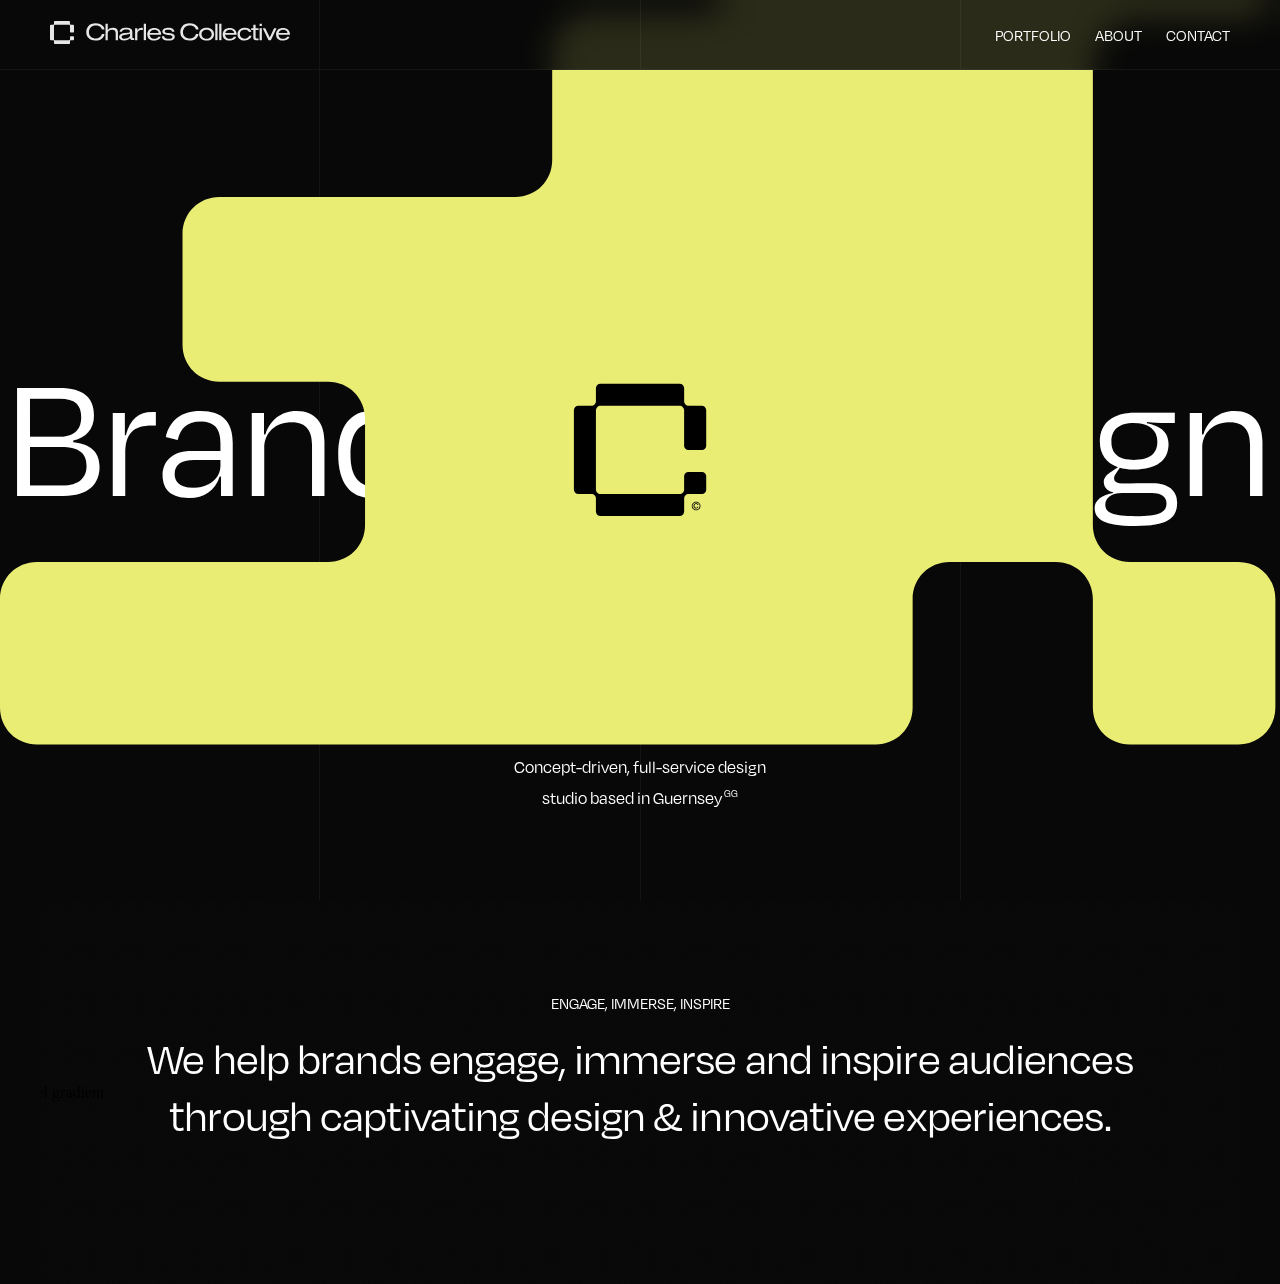
==== About.html @ 20710d46 "Initial commit" ====
<!DOCTYPE html>
<html lang="en">
<head>
  <meta charset="UTF-8">
  <meta name="viewport" content="width=device-width, initial-scale=1.0">
  <meta name="description" content="Making expert design & advertising accessible to all while forming brands that are destined for success.">
  <title>About</title>
  <link rel="stylesheet" type="text/css" href="stylesv2.css" defer>
  <link rel="stylesheet" href="https://use.typekit.net/cdt2tyf.css" defer>
  <link rel="icon" href="assets/logos/charles-icon.png" type="image/x-icon">

  <script>
    if (history.scrollRestoration) {
    history.scrollRestoration = 'manual';
    }
  </script>


  
</head>

<body data-barba="wrapper">
  <header>
      <nav class="navbar">
        <div class="grid-container">
          <div class="grid-item"></div>
          <div class="grid-item"></div>
          <div class="grid-item"></div>
          <div class="grid-item"></div>
        </div>
        <div class="nav-left">
          <a class="home-logo" href="indexv2.html" aria-label="Home"><img class="logo " src="assets/logos/charles-collective-logo.svg" alt="charles collective logo" style="width: 240px; height: auto;" background="transparent" speed="1" autoplay loop></a>
        </div>
        <div class="nav-right">
            <a class="menuitem menuitem-home" href="/change to URL or link">PORTFOLIO</a>
            <a class="menuitem menuitem-work" href="About.html">ABOUT</a>
            <a class="menuitem menuitem-meet" href="change to URL or link">CONTACT</a>
        </div>
      </nav>
    </header>   
    

    <div class="transition">
      <li></li>
      <li class="first-transition"></li>
      <li class="middle-transition"><img class="loading-icon" src="assets/logos/C-Logo.svg" alt="charles collective logomark" style="width: 200px; height: 200px; position: absolute; left: 50%; top: 50%; transform: translate(-50%, -50%);"></li>
      <li class="last-transition"></li>
      <li></li>
    </div>



        <main data-barba="container" data-barba-namespace="about">
          


          <div class="grid-container">
            <div class="grid-item"></div>
            <div class="grid-item"></div>
            <div class="grid-item"></div>
            <div class="grid-item"></div>
          </div>

          <section id="main-container" class="main-container" style="height: 100vh;">

            <div class="main-container-inner">
               
              <spline-viewer url="assets/animation/3d-logo.splinecode" id="canvas3d" class="threed-logo" style="width: 100vw; height: 100vh;"></spline-viewer>
            

                <div class="header-marquee marquee">
                  <div class="marquee__inner">
                    <h1 class="marquee__part">
                      <span>Branding – Design – Advertising – Websites –&nbsp;</span>
                    </h1> 
                  </div>
                </div>


            </div>


            <div class="main-container-footer">

              <div class="main-container-footer-image">
                <img src="assets/icons/guernsey.svg" alt="guernsey icon" loading="lazy">
              </div>

              <div class="main-container-footer-text">
                <p class="bodycopy">Concept-driven, full-service design<br>studio based in Guernsey<sup>GG</sup></p>
              </div>

            </div>

          </section>
          
          
          

          <section class="introduction">


            <div class="introduction-container">

              <div class="introduction-bg">
                <img class="introduction-bg-image" src="assets/textures/Blue pixel gradient-.webp" alt="pixel gradient" loading="lazy">
                <div class="pixel-container">
                  <div class="pixel"></div>
                </div>
              </div>


              <div class="introduction-title">
                <p>ENGAGE, IMMERSE, INSPIRE</p>
                <h2>We help brands engage, immerse and inspire audiences through captivating design & innovative experiences.</h2>
              </div>

            </div>


          </section>
        





        </main>




        <script type="module" src="https://unpkg.com/@splinetool/viewer@1.0.21/build/spline-viewer.js"></script>
        <script src="https://cdn.jsdelivr.net/gh/studio-freight/lenis@1.0.27/bundled/lenis.min.js"></script>
        <script src="https://cdn.jsdelivr.net/npm/@barba/core"></script>
        <script src="https://cdnjs.cloudflare.com/ajax/libs/gsap/3.12.4/gsap.min.js"></script>
        <script src="https://cdnjs.cloudflare.com/ajax/libs/gsap/3.12.4/Draggable.min.js"></script>
        <script src="https://cdnjs.cloudflare.com/ajax/libs/gsap/3.12.4/ScrollTrigger.min.js"></script>
        
        <script src="js/transition.js"></script>
        
        
    </body>


</html>
---- stylesv2.css ----
/* General styling */

  sup {
    font-size: .6em;
    margin-left: .2em;
    transform: translateY(-10px);
  }

  ::selection {
    background-color: var(--yellow);
    color: var(--dark);
  }


  :root {
    --yellow: #EAED74;
    --blue: #2191F7;
    --dark: #0E0E0F;
    --light: #b2b5b6;

    --title: max(5em, 7.5vw);
  }

  @font-face {
    font-family: 'EuropaGroteskSHExtd';
    src: url('fonts/EuropaGroteskSHExtd/font.woff2') format('woff2');
    font-display: swap;
    font-weight: 400;
  }

  @font-face {
    font-family: 'CharlesPX';
    src: url('fonts/CharlesPX.woff2') format('woff2');
    font-display: swap;
    font-weight: 400;
  }

  
@font-face {
font-family:"degular";
src:url("fonts/Degular/Degular-Light") format("woff2");
font-display: swap;
font-style:normal;
font-weight:200;
font-stretch:normal;
}

@font-face {
font-family:"degular";
src:url("fonts/Degular/Degular-Regular") format("woff2");
font-display: swap;
font-style:normal;
font-weight:400;
font-stretch:normal;
}
  
  a, p, span, h6, h5, h4, h3, h2, h1 {
    font-family: "degular", sans-serif;
    font-weight: 400;
    font-style: normal;
    text-decoration: none;
    margin: 0;
  }

  html, body {
    position: relative;
    margin: 0!important;
    padding: 0!important;
    width: 100%;
    height: 100%;
    -ms-scroll-chaining: none;
        overscroll-behavior: none;
    font-size: clamp(16px, 1.2vw, 21px);
    background-color: #080808;
  }

  .bodycopy {
    font-size: 1.1em;
    line-height: 1.5em;
  }

  .europacopy {
    font-family: 'EuropaGroteskSHExtd', 'Helvetica Neue', Helvetica, Arial, sans-serif;
    font-size: .8em;
    line-height: 1.6em;
    font-style: normal;
    letter-spacing: .1em;
    letter-spacing: .12em;
    color: white;
  }

  .charlespx {
    font-family: 'CharlesPX', sans-serif;
  }



  h1 {
  font-weight: 400;
  font-size: clamp(150px, 14vw, 14vw);
  line-height: .9em;
  letter-spacing: -.02em;
  }

  
  h2 {
    font-size: 4vw;
    color: white;
    letter-spacing: -.02em;
  }

  .footer-marquee h2 {
    font-weight: 400;
    font-size: clamp(150px, 14vw, 14vw);
    line-height: .9em;
    letter-spacing: -.02em;
  }
  
  



  main {
    height: 100%;
    width: 100%;
    -ms-scroll-chaining: chained;
    overscroll-behavior: auto;
  }
  
  /* Remove outline on links touchscreens */
  * {
    -webkit-tap-highlight-color: transparent;
    box-sizing: border-box;
  }

  /* Transition styling */


  .transition {
    position: fixed;
    display: flex;
    z-index: 101;
    width: 100vw;
    height: 100vh;
    top: 0;
    left: 0;
    margin: 0;
    padding: 0;
    pointer-events: none;
    list-style-type: none;
  }
  
  .transition-bar {
            flex: auto;
    height: calc(100vh + 10px);
    margin-top: -5px;
    background-color: rgb(0, 157, 255);
    border-radius: 5px;
    border: .5px solid rgba(0,0,0,0.2);
  }

 
 


  /* Nav styling */

  .navbar {
    position: fixed;
    top: 0px;
    left: 0px;
    width: 100%;
    height: 70px;
    box-sizing: border-box;
    z-index: 100;
    padding: 25px 0px;
    pointer-events: none;
    background-color: rgba(8,8,8,0.85);
    backdrop-filter: blur(15px);
    border-bottom: 1px solid rgba(255,255,255,.05);
    transform: translate(0,0);
  }

  .navbar a {
    color: white;
    pointer-events: all;
    padding: 7px 10px;
  }
  


  .nav-left {
    position: absolute;
    top: 50%;
    left: 0;
    transform: translate(0, -50%);
    padding-left: 40px;
  }

  
  .nav-right {
    position: absolute;
    top: 50%;
    right: 0;
    transform: translate(0, -50%);
    padding-right: 40px;
    flex: 1;
    justify-content: flex-end;
  }

  .start-proj {
    border: 2px solid white;
    background-size: 160%;
    background-position: center center;
    padding: 7px 15px!important;
    border-radius: 50px;
  }

  .menu-icon {
    margin-left: 10px;
  }
  
  .nav-center {
    position: absolute;
    top: 50%;
    left: 50%;
    transform: translate(-50%, -50%);
    justify-content: center;
    border-radius: 50px;
    cursor: pointer;
    display: flex;
    margin-left: 10px;
  }

  @media only screen and (max-width: 999px) {
    .nav-center {
      display: none;
    }
  }

  @media only screen and (max-width: 620px) {
    .start-proj {
      display: none;
    }
  }
  

  /* Top row */

  .main-container {
    -webkit-box-sizing: border-box;
            box-sizing: border-box;
    opacity: 1;
    position: relative;
    width: 100vw;
    height: 102vh;
    overflow: hidden;
    transform: translate(0,0);
  }




  .main-container-footer {
    position: absolute;
    bottom: 10%;
    right: 0;
    width: 100%;
    text-align: center;
    opacity: 1;
    transform: translate(0,0);
    color: white;
  }
  
    /* Selected work styling */
 
    .selected-work {
      position: relative;
      background-color: #080808;
      transform: translate(0,0);
      padding-top: 100px;
    }

    .work-container {
      position: relative;
      display: flex;
      column-gap: 21px;
      row-gap: 20px;
      flex-wrap: wrap;
      box-sizing: border-box;
      padding: 0px 40px 0px 40px;
    }


    .work-item {
      position: relative;
      display: flex;
      flex-basis: calc(33.3333% - 14px);
      box-sizing: border-box;
      flex-direction: column;
      overflow: hidden;
    }

    .work-image-container {
      display: flex;
      align-items: center;
      justify-content: center;
      overflow: hidden;
      border-radius: 20px;
      height: 30vw;
      transform: translate(0,0);
    }

    .work-image-container img {
      position: relative;
      width: 120%;
      transform: translate(0px, 50px);
      transition: filter 0.3s;
      opacity: 1;
    }



    .work-item-header {
      position: absolute;
      top: 0;
      left: 0;
      display: flex;
      width: 100%;
      align-items: center;
      padding: 15px 20px;
      opacity: 0;
      transition: opacity .2s;
      background-image: linear-gradient(to bottom, rgba(0,0,0,0.7), rgba(0,0,0,0));
    }


    .work-item-header p {
      font-family: 'EuropaGroteskSHExtd', 'Helvetica Neue', Helvetica, Arial, sans-serif;
      font-size: 14px;
      line-height: 1.6em;
      letter-spacing: .12em;
      color: white;
    }

    .work-item-dp {
      flex: 0 0 auto;
      margin-right: 20px;
    }

    .work-item-dp img {
      width: 50px;
      height: 50px;
      border-radius: 30px;
      transform: scale(0.6);
      transition: transform .3s ease-out;
    }

    .work-item-title {
      flex: 0 0 auto;
    }

    .work-item:hover .work-item-header {
      opacity: 1;
    }

    .work-item:hover .work-item-dp img {
      transform: scale(1);
    }






    .full-width-cta {
      position: relative;
      flex-basis: calc(66.6666% - 7px);
      height: 30vw;
      display: flex;
      align-items: center;
      justify-content: center;
      overflow: hidden;
    }
    
    .work-cta-bg {
      position: relative;
      border-radius: 20px;
      overflow: hidden;
      width: 100%;
      height: 100%;
      filter: saturate(0);
      transition: filter 1s;
    }

    .work-cta-bg:hover {
      filter: saturate(1);
      transition: filter .5s;
    }

    .work-cta-bg img {
      position: absolute;
      width: 100vw;
      height: auto;
      top: 50%;
      left: 50%;
      transform: translate(-50%, -46.5%);
    }

    .work-cta-arrow {
      position: absolute;
      width: 12vw;
      height: auto;
      filter: brightness(0);
      pointer-events: none;
      transform: translate(0, -0.95vw);
    }



   /* Introduction styling */

  
  .header-tab {
    border-radius: 50px;
    width: fit-content;
    border-radius: 100px;
    padding: 10px 20px;
    background-color: rgba(255,255,255,.05);
  }



   .introduction {
    position: relative;
    padding: 0px 40px;
    background-color: #080808;
    box-sizing: border-box;
   }


   .introduction-bg {
    position: relative;
    border-radius: 20px;
    overflow: hidden;
    width: 100%;
    height: 30vw;
  }

   .introduction-bg img {
    position: absolute;
    width: 100vw;
    height: auto;
    top: 50%;
    left: 50%;
    transform: translate(-50%, -46.5%);
   }

   .introduction-bg:after, .work-cta-bg:after {
    content: '';
    background-image: url('assets/textures/noise.svg');
    background-size: 4vw;
    position: absolute;
    width: 100%;
    height: 100%;
    mix-blend-mode: overlay;
    opacity: 0.2;
    pointer-events: none;
   }




  .introduction-title {
    position: absolute;
    top: 50%;
    left: 50%;
    width: 80%;
    text-align: center;
    pointer-events: none;
    color: white;
    transform: translate(-50%, -50%);
  }

  .introduction-title p {
    margin-bottom: 15px;
  }

  .introduction-title h2 {
    font-size: 3.5vw;
    letter-spacing: -.02em;
    margin-bottom: 50px;
  }

  .introduction-links {
    pointer-events: all;
  }

  .button {
    border-radius: 50px;
    background-color: #080808;
    padding: 12px 20px;
    margin: 5px;
  }



  /* Services Section styling */

  .services {
    width: 100%;
    position: relative;
    box-sizing: border-box;
    padding-top: 100px;
    background-color: #080808;
    transform: translate(0,0);
  }

 

  .services-list {
    position: relative;
    -webkit-box-sizing: border-box;
            box-sizing: border-box;
    box-sizing: border-box;
    width: 100%;
    transform: translate(0,0);
  }

  .services-accordion {
    position: relative;
    -webkit-transition: opacity .3s;
    -o-transition: opacity .3s;
    transition: opacity .3s;
    border-bottom: 1px solid rgba(255,255,255,0.1);
  }


  .services-accordion-title {
    display: flex;
    cursor: pointer;
    padding: 2em 40px 2em 0px;
    margin-left: auto;
    -webkit-transition: color 0.3s, border .3s;
    -o-transition: color 0.3s, border .3s;
    transition: color 0.3s, border .3s;
  }

  .accordion-title-spacer {
    flex: 0 0 50vw;
  }




  .services-accordion-title h3 {
    font-weight: 200;
    font-size: 4vw;
    display: flex;
    flex: 0 0 auto;
    letter-spacing: -.02em;
    position: relative;
    align-self: center;
    color: white;
    transform: translateY(-.1em);
    opacity: 1;
  }

  .services-accordion-title p {
    flex: 0 1 40px;
    opacity: 0.3;
    margin-left: 5px;
    color: white;
  }

  .services-accordion-title-arrow {
    flex: 0 0 auto;
    align-self: center;
    filter: saturate(0);
  }

  .services-accordion-title-arrow img {
    width: 0px;
    margin-right: 0px;
    height: auto;
    align-self: center;
    transition: width .2s ease-out, margin-right .2s ease-out;
    transition-delay: 0.1s;
    opacity: 1;
  }

  .services-accordion-title:hover .services-accordion-title-arrow img {
    width: 18px;
    margin-right: 30px;
    transition: width .2s ease-out, margin-right .2s ease-out;
    transition-delay: 0s;
  }



  .services-panel {
    display: block;
    overflow: hidden;
    max-height: 0;
    -webkit-transition: max-height 0.2s ease-out;
    -o-transition: max-height 0.2s ease-out;
    transition: max-height 0.2s ease-out;

  }
  .services-panel p {
    margin-top: 30px;
    padding-bottom: 40px;
  }



/* experience styling */

.experience {
  position: relative;
  width: 100%;
  padding: 100px 0px 200px 0px;
}

.experience-top {
  display: flex;
  box-sizing: border-box;
  flex-direction: row;
  align-items: center;
  padding: 0px 40px 50px 40px;
}


.experience-title {
  flex: 50%;
  margin-left: 50px;
}



.experience-cycle  {
  flex: 50%;
  height: 400px;
  position: relative;
  display: -webkit-box;
  display: -ms-flexbox;
  display: flex;
  align-items: center;
  justify-content: center;
  transform: translate(0,0);
}


.experience-logo-wrap {
  position: absolute;
  width: 40%;
  height: 100%;
  display: -webkit-box;
  display: -ms-flexbox;
  display: flex;
  align-items: center;
  justify-content: center;
  opacity: 0;
}

.experience-logo-wrap p {
          flex: 0 0 auto;
  position: absolute;
  color: #7d7d7d;
  font-size: 16px;
  display: none;
}

.experience-logo-wrap img {
  width: 700px!important;
  position: absolute;
  opacity: 1;
  filter: brightness(.1);
  transform: translate(0px, 30px);
}


/* testimonials slider styling */



.testimonial-container {
  overflow-y: hidden;
  position: relative;
}

.testimonial-scroll {
  display: flex;
  box-sizing: border-box;
  cursor: none ;
}

.testimonial-panel {
  padding: 0px 80px;
  display: flex;
  flex: 0 0 auto;
  gap: 40px;
  width: 100%;
  height: 100%;
  box-sizing: border-box;
}

.testimonial-item {
  flex: 0 0 calc(50% - 20px);
  box-sizing: border-box;
  border: 1px solid rgba(255,255,255,0.2);
  border-radius: 20px;
  position: relative;
  padding: 60px 40px;
  background-color: #080808;
}

.testimonial-item-footer {
  position: absolute;
  display: flex;
  bottom: 40px;
  align-items: center;
  gap: 20px;
}



.testimonial-item p:nth-child(1) {
  color: white;
  font-family: degular, sans-serif;
  font-size: 24px;
  font-weight: 200;
  letter-spacing: unset;
  margin-bottom: 120px;
}



.testimonial-item-footer p {
  font-family: 'EuropaGroteskSHExtd', 'Helvetica Neue', Helvetica, Arial, sans-serif;
  letter-spacing: .12em;
  color: rgba(255,255,255,0.4);
  flex: 0 0 auto;
  text-transform: uppercase;
}
.testimonial-item-footer img {
  flex: 0 0 auto;
  border-radius: 100%;
}


  
  
  
  /* Marquee styling */

  * {
    margin: 0;
    padding: 0;
    box-sizing: border-box;
  }

  .marquee {
    position: absolute;
    color: white;
    padding: 32px 0;
    overflow: hidden;
    top: 50%;
    transform: translate(0,-60%);
    opacity: 1;
    pointer-events: none;
  }

  .shadow {
    filter: blur(15px);
    color: #08080860;
    transform: translate(20px,-55%);
  }
  
  .marquee__inner {
    display: flex;
    width: fit-content;
    flex: auto;
    flex-direction: row;
    transform: translate(0,0);
    opacity: 1;
  }
  
  .marquee__part {
    flex: 0 0 auto;
    padding: 0 4px;
    transform: translate(0,0);
    opacity: 1;
  }




  .footer-marquee-container {
    position: relative;
    overflow: hidden;
    height: 9vw;
    transform: translate(0,0);
  }

  .footer-marquee-bg {
    position: absolute;
    width: 100vw;
    height: auto;
    top: 50%;
    left: 50%;
    transform: translate(-50%, -46.5%);
    filter: saturate(0);
    transition: filter 1s;
  }
  .footer-marquee-container:hover .footer-marquee-bg {
    filter: saturate(1);
    transition: filter 0.5s;
  }


  .footer-marquee {
    transform: translate(0,-54%);
  }

  .footer-marquee .marquee__inner {
    filter: brightness(0);
  }
  

/* footer */

.footer {
  position: relative;
  height: 100vh;
  background-color: #080808;
}



/* custom cursor */

.customcursor {
  width: 0px;
  height: 0px;
  border-radius: 100%;
  transition: opacity 0.3s linear, width 0.3s ease-out, height 0.3s ease-out;
  position: fixed;
  pointer-events: none;
  left: 0;
  top: 0;
  transform: translate(-50%, -50%);
  z-index: 10;
  opacity: 0;
  filter: saturate(0);
}

.customcursor-active {
  width: 80px;
  height: 80px;
opacity: 1;
}



/* Lenis recommended */


html.lenis {
  height: auto;
}

.lenis.lenis-smooth {
  scroll-behavior: auto;
}

.lenis.lenis-smooth [data-lenis-prevent] {
  overscroll-behavior: contain;
}

.lenis.lenis-stopped {
  overflow: hidden;
}

.lenis.lenis-scrolling iframe {
  pointer-events: none;
}




/* Pixel overlay */

.pixel-container {
  display: flex;
  flex-wrap: wrap;
  position: absolute;
  width: 100vw;
  height: 100vw;
  top: 50%;
  left: 50%;
  transform: translate(-50%, -49.95%);
  opacity: 1;
  will-change: transform;
}


.pixel {
  width: 2%;
  height: 2%;
  transition-delay: .5s;
  transition-duration: .3s;
}

.pixel-active {
  backdrop-filter: brightness(1.5);
  -webkit-backdrop-filter: brightness(1.5);
  transition-delay: 0s;
  transition-duration: 0s;
}




/* Grid */

.grid-container {
  position: absolute;
  top: 0;
  left: 0;
  display: flex;
  flex-direction: row;
  width: 100%;
  height: 100%;
  will-change: transform;
  transform: translate(0,0);
}

.grid-item {
  border-right: 1px solid rgba(255,255,255,.05);
  flex: 1;
}

.grid-item:nth-child(4) {
  border: none;
}
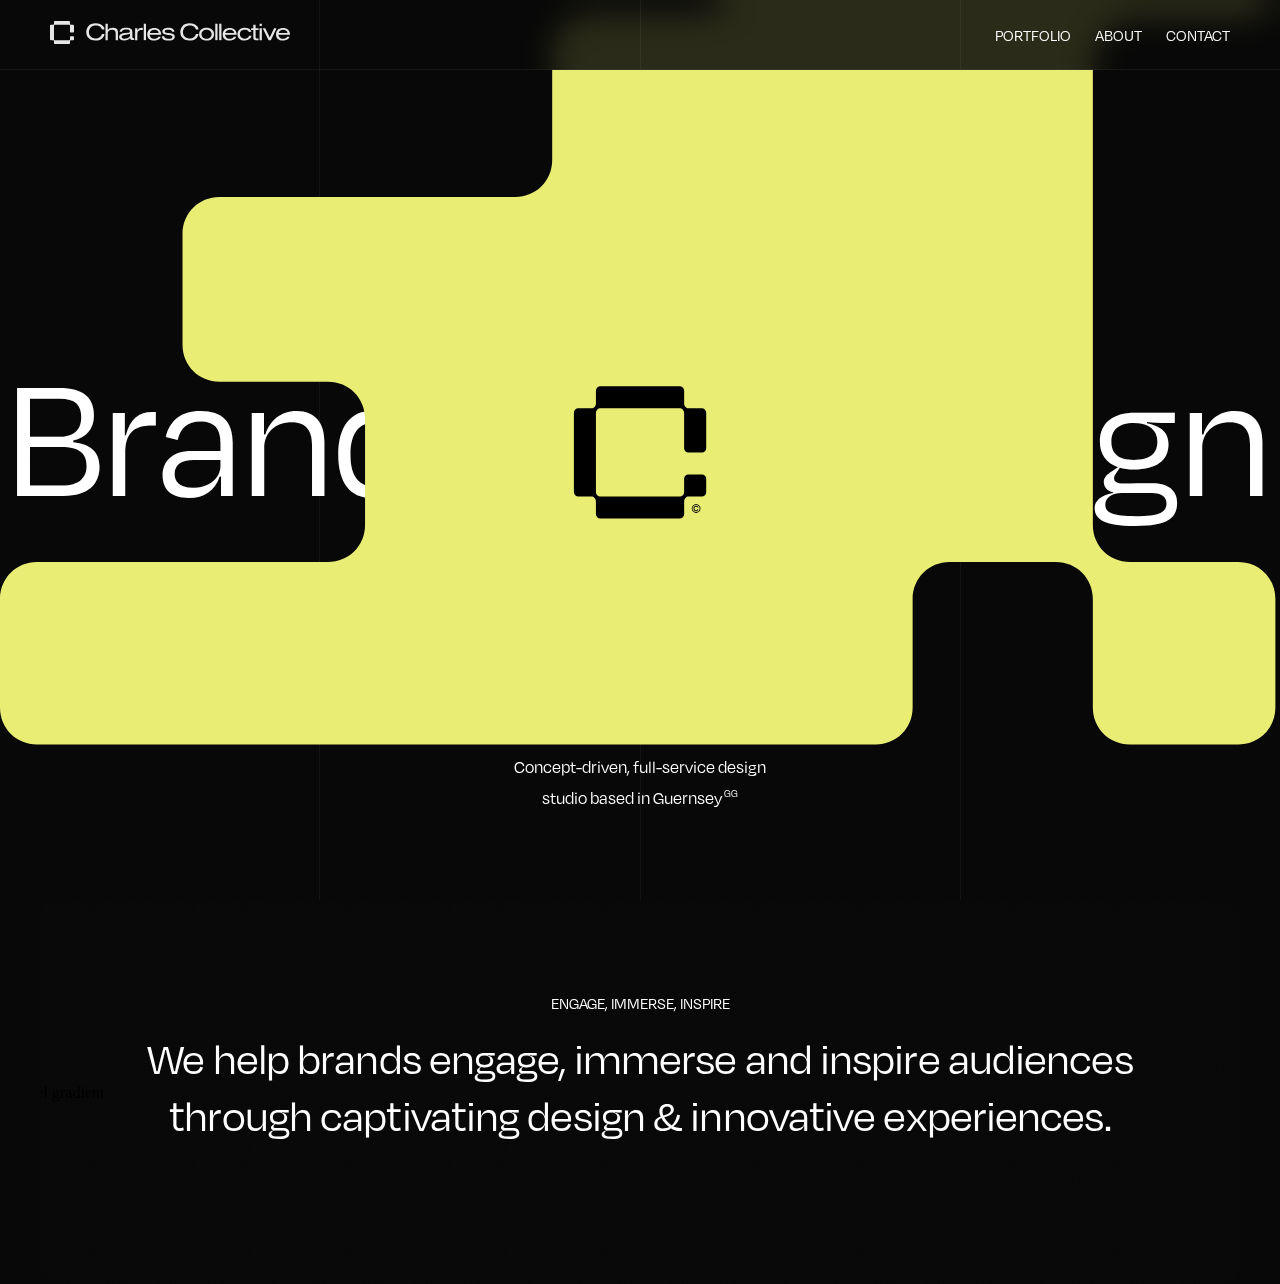
==== commit b76ffd7e: "Second commit" ====
--- a/About.html
+++ b/About.html
@@ -29,7 +29,7 @@
           <div class="grid-item"></div>
         </div>
         <div class="nav-left">
-          <a class="home-logo" href="indexv2.html" aria-label="Home"><img class="logo " src="assets/logos/charles-collective-logo.svg" alt="charles collective logo" style="width: 240px; height: auto;" background="transparent" speed="1" autoplay loop></a>
+          <a class="home-logo" href="index.html" aria-label="Home"><img class="logo " src="assets/logos/charles-collective-logo.svg" alt="charles collective logo" style="width: 240px; height: auto;" background="transparent" speed="1" autoplay loop></a>
         </div>
         <div class="nav-right">
             <a class="menuitem menuitem-home" href="/change to URL or link">PORTFOLIO</a>
